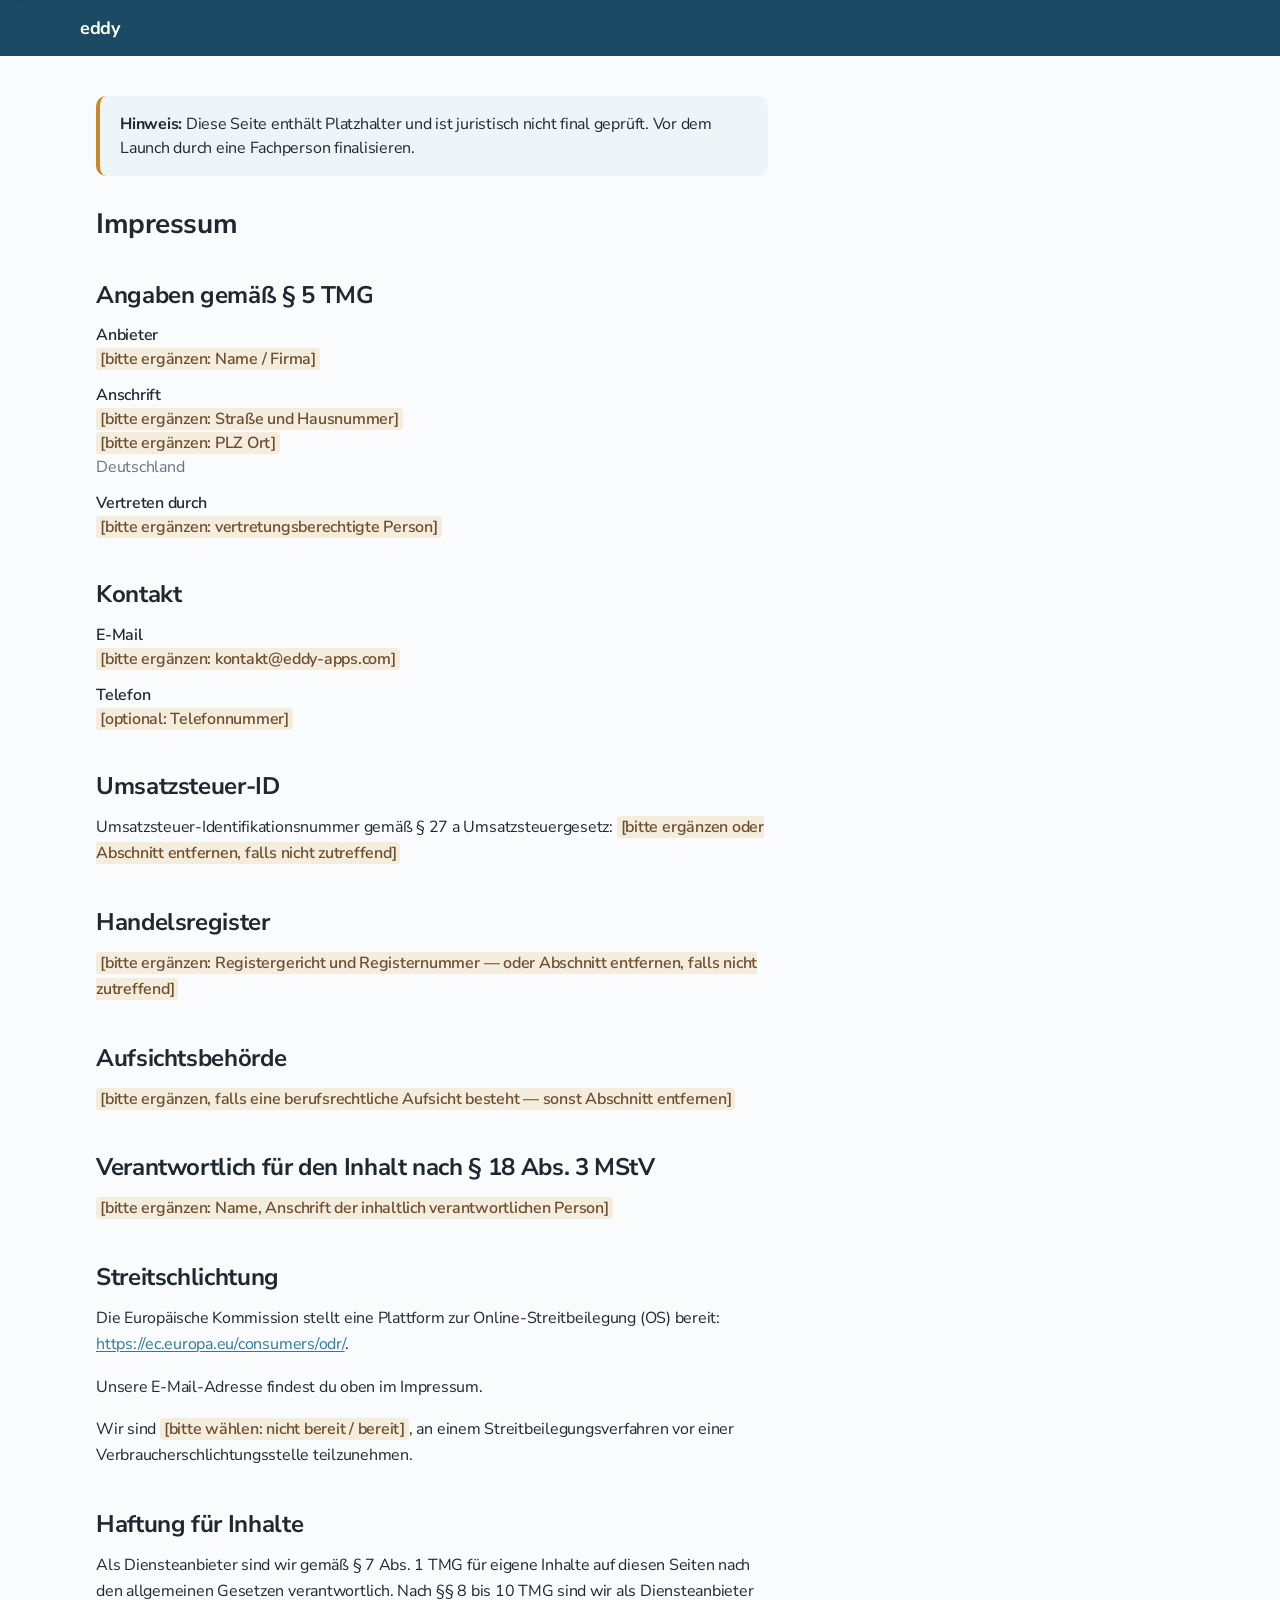
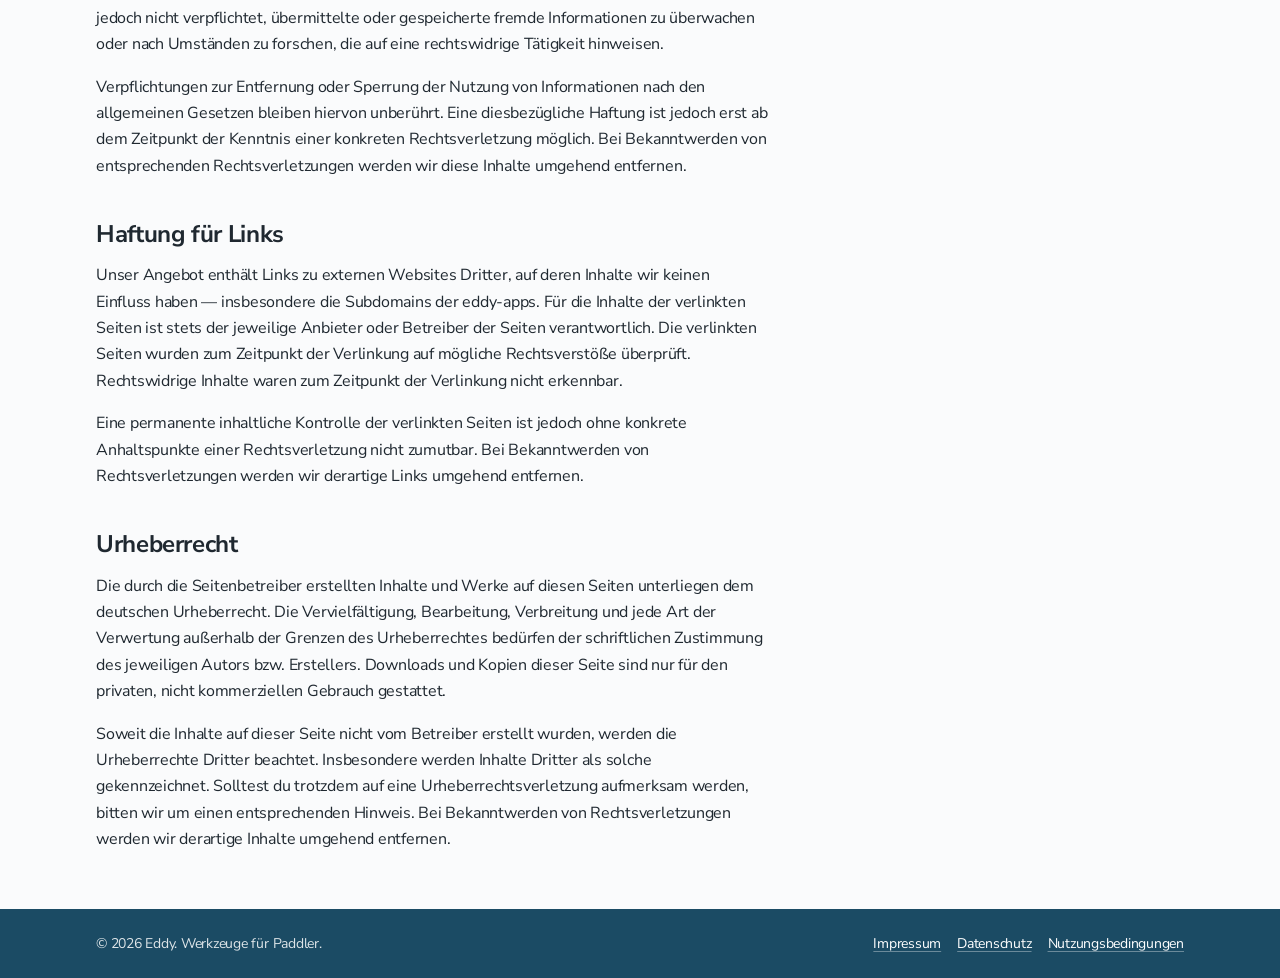
==== impressum.html @ 363cf3d8 "Add initial landing-page scaffold and design system Establishes the first end-to-end baseline for th" ====
<!DOCTYPE html>
<html lang="de">
<head>
  <meta charset="utf-8">
  <meta name="viewport" content="width=device-width, initial-scale=1">

  <title>Impressum — Eddy</title>
  <meta name="description" content="Impressum und Anbieterkennzeichnung gemäß § 5 TMG für eddy-apps.com.">
  <link rel="canonical" href="https://www.eddy-apps.com/impressum.html">

  <meta name="theme-color" content="#1B4B64">
  <meta name="robots" content="index, follow">

  <meta property="og:type" content="website">
  <meta property="og:site_name" content="Eddy">
  <meta property="og:title" content="Impressum — Eddy">
  <meta property="og:description" content="Impressum und Anbieterkennzeichnung gemäß § 5 TMG für eddy-apps.com.">
  <meta property="og:url" content="https://www.eddy-apps.com/impressum.html">
  <meta property="og:image" content="https://www.eddy-apps.com/og-image.svg">
  <meta property="og:locale" content="de_DE">

  <link rel="icon" href="/favicon.svg" type="image/svg+xml">
  <link rel="apple-touch-icon" href="/apple-touch-icon.png">

  <link rel="preload" as="font" type="font/ttf" href="/docs/design-system/fonts/NunitoSans-VariableFont.ttf" crossorigin>
  <link rel="stylesheet" href="/assets/style.css">
</head>
<body>
  <a href="#main" class="skip-link">Zum Inhalt springen</a>

  <header class="site-header">
    <div class="site-header__inner">
      <a href="/" class="site-header__brand" aria-label="Eddy Startseite">
        <span class="site-header__wordmark">eddy</span>
      </a>
    </div>
  </header>

  <main id="main">
    <div class="container">
      <article class="prose">
        <aside class="legal-note" role="note">
          <p><strong>Hinweis:</strong> Diese Seite enthält Platzhalter und ist juristisch nicht final geprüft. Vor dem Launch durch eine Fachperson finalisieren.</p>
        </aside>

        <h1 class="eddy-h1">Impressum</h1>

        <h2>Angaben gemäß § 5 TMG</h2>
        <dl>
          <dt>Anbieter</dt>
          <dd><mark class="todo">[bitte ergänzen: Name / Firma]</mark></dd>
          <dt>Anschrift</dt>
          <dd>
            <mark class="todo">[bitte ergänzen: Straße und Hausnummer]</mark><br>
            <mark class="todo">[bitte ergänzen: PLZ Ort]</mark><br>
            Deutschland
          </dd>
          <dt>Vertreten durch</dt>
          <dd><mark class="todo">[bitte ergänzen: vertretungsberechtigte Person]</mark></dd>
        </dl>

        <h2>Kontakt</h2>
        <dl>
          <dt>E-Mail</dt>
          <dd><mark class="todo">[bitte ergänzen: kontakt@eddy-apps.com]</mark></dd>
          <dt>Telefon</dt>
          <dd><mark class="todo">[optional: Telefonnummer]</mark></dd>
        </dl>

        <h2>Umsatzsteuer-ID</h2>
        <p>Umsatzsteuer-Identifikationsnummer gemäß § 27 a Umsatzsteuergesetz: <mark class="todo">[bitte ergänzen oder Abschnitt entfernen, falls nicht zutreffend]</mark></p>

        <h2>Handelsregister</h2>
        <p><mark class="todo">[bitte ergänzen: Registergericht und Registernummer — oder Abschnitt entfernen, falls nicht zutreffend]</mark></p>

        <h2>Aufsichtsbehörde</h2>
        <p><mark class="todo">[bitte ergänzen, falls eine berufsrechtliche Aufsicht besteht — sonst Abschnitt entfernen]</mark></p>

        <h2>Verantwortlich für den Inhalt nach § 18 Abs. 3 MStV</h2>
        <p><mark class="todo">[bitte ergänzen: Name, Anschrift der inhaltlich verantwortlichen Person]</mark></p>

        <h2>Streitschlichtung</h2>
        <p>Die Europäische Kommission stellt eine Plattform zur Online-Streitbeilegung (OS) bereit: <a href="https://ec.europa.eu/consumers/odr/" rel="noopener">https://ec.europa.eu/consumers/odr/</a>.</p>
        <p>Unsere E-Mail-Adresse findest du oben im Impressum.</p>
        <p>Wir sind <mark class="todo">[bitte wählen: nicht bereit / bereit]</mark>, an einem Streitbeilegungsverfahren vor einer Verbraucherschlichtungsstelle teilzunehmen.</p>

        <h2>Haftung für Inhalte</h2>
        <p>Als Diensteanbieter sind wir gemäß § 7 Abs. 1 TMG für eigene Inhalte auf diesen Seiten nach den allgemeinen Gesetzen verantwortlich. Nach §§ 8 bis 10 TMG sind wir als Diensteanbieter jedoch nicht verpflichtet, übermittelte oder gespeicherte fremde Informationen zu überwachen oder nach Umständen zu forschen, die auf eine rechtswidrige Tätigkeit hinweisen.</p>
        <p>Verpflichtungen zur Entfernung oder Sperrung der Nutzung von Informationen nach den allgemeinen Gesetzen bleiben hiervon unberührt. Eine diesbezügliche Haftung ist jedoch erst ab dem Zeitpunkt der Kenntnis einer konkreten Rechtsverletzung möglich. Bei Bekanntwerden von entsprechenden Rechtsverletzungen werden wir diese Inhalte umgehend entfernen.</p>

        <h2>Haftung für Links</h2>
        <p>Unser Angebot enthält Links zu externen Websites Dritter, auf deren Inhalte wir keinen Einfluss haben — insbesondere die Subdomains der eddy-apps. Für die Inhalte der verlinkten Seiten ist stets der jeweilige Anbieter oder Betreiber der Seiten verantwortlich. Die verlinkten Seiten wurden zum Zeitpunkt der Verlinkung auf mögliche Rechtsverstöße überprüft. Rechtswidrige Inhalte waren zum Zeitpunkt der Verlinkung nicht erkennbar.</p>
        <p>Eine permanente inhaltliche Kontrolle der verlinkten Seiten ist jedoch ohne konkrete Anhaltspunkte einer Rechtsverletzung nicht zumutbar. Bei Bekanntwerden von Rechtsverletzungen werden wir derartige Links umgehend entfernen.</p>

        <h2>Urheberrecht</h2>
        <p>Die durch die Seitenbetreiber erstellten Inhalte und Werke auf diesen Seiten unterliegen dem deutschen Urheberrecht. Die Vervielfältigung, Bearbeitung, Verbreitung und jede Art der Verwertung außerhalb der Grenzen des Urheberrechtes bedürfen der schriftlichen Zustimmung des jeweiligen Autors bzw. Erstellers. Downloads und Kopien dieser Seite sind nur für den privaten, nicht kommerziellen Gebrauch gestattet.</p>
        <p>Soweit die Inhalte auf dieser Seite nicht vom Betreiber erstellt wurden, werden die Urheberrechte Dritter beachtet. Insbesondere werden Inhalte Dritter als solche gekennzeichnet. Solltest du trotzdem auf eine Urheberrechtsverletzung aufmerksam werden, bitten wir um einen entsprechenden Hinweis. Bei Bekanntwerden von Rechtsverletzungen werden wir derartige Inhalte umgehend entfernen.</p>
      </article>
    </div>
  </main>

  <footer class="site-footer">
    <div class="site-footer__inner">
      <p class="site-footer__copy">© 2026 Eddy. Werkzeuge für Paddler.</p>
      <nav class="site-footer__nav" aria-label="Rechtliches">
        <a href="/impressum.html">Impressum</a>
        <a href="/datenschutz.html">Datenschutz</a>
        <a href="/nutzungsbedingungen.html">Nutzungsbedingungen</a>
      </nav>
    </div>
  </footer>
</body>
</html>
---- assets/style.css ----
/* =========================================================
   eddy-www — Page styles
   Token-Quelle: docs/design-system/colors_and_type.css
   ========================================================= */

@import url("../docs/design-system/colors_and_type.css");

/* ---------- Reset / Base ---------- */
*,
*::before,
*::after { box-sizing: border-box; }

html { -webkit-text-size-adjust: 100%; }

body {
  margin: 0;
  min-height: 100vh;
  display: flex;
  flex-direction: column;
}

img, svg { max-width: 100%; height: auto; display: block; }

a { color: var(--fg-link); text-decoration-thickness: 1px; text-underline-offset: 2px; }
a:hover { text-decoration-thickness: 2px; }

:focus-visible {
  outline: 2px solid var(--fg-link);
  outline-offset: 2px;
  box-shadow: 0 0 0 4px var(--focus-ring);
  border-radius: var(--radius-tag);
}

/* ---------- Skip-Link ---------- */
.skip-link {
  position: absolute;
  left: var(--space-4);
  top: var(--space-2);
  transform: translateY(-150%);
  background: var(--bg-surface);
  color: var(--fg-default);
  padding: var(--space-2) var(--space-4);
  border-radius: var(--radius-control);
  box-shadow: var(--shadow-md);
  z-index: 1000;
  transition: transform var(--dur-fast) var(--ease-out);
}
.skip-link:focus-visible { transform: translateY(0); }

/* ---------- Header (Chrome) ---------- */
.site-header {
  background: var(--bg-chrome);
  color: var(--fg-on-chrome);
}
.site-header__inner {
  max-width: 72rem;
  margin: 0 auto;
  padding: var(--space-3) var(--space-4);
  display: flex;
  align-items: center;
  min-height: var(--space-9);
}
.site-header__brand {
  color: var(--fg-on-chrome);
  text-decoration: none;
  display: inline-flex;
  align-items: center;
  gap: var(--space-2);
}
.site-header__brand:hover { text-decoration: none; }
.site-header__mark {
  width: 28px;
  height: 28px;
  flex: 0 0 auto;
}
.site-header__wordmark {
  font-size: var(--fs-lead);
  font-weight: 700;
  letter-spacing: var(--tr-ui);
}

/* ---------- Main / Layout ---------- */
main {
  flex: 1 1 auto;
  background: var(--bg-app);
}
.container {
  max-width: 72rem;
  margin: 0 auto;
  padding: var(--space-6) var(--space-4);
}
@media (min-width: 720px) {
  .container { padding: var(--space-8) var(--space-7); }
}

/* ---------- Hero ---------- */
.hero {
  background: var(--bg-tinted);
  border-bottom: 1px solid var(--border-soft);
}
.hero__inner {
  max-width: 72rem;
  margin: 0 auto;
  padding: var(--space-8) var(--space-4);
}
@media (min-width: 720px) {
  .hero__inner { padding: var(--space-9) var(--space-7) var(--space-8); }
}
.hero__title {
  margin: 0 0 var(--space-4) 0;
  color: var(--fg-default);
}
.hero__lead {
  margin: 0;
  max-width: 38rem;
  color: var(--fg-muted);
}

/* ---------- App-Grid ---------- */
.apps {
  padding-top: var(--space-7);
  padding-bottom: var(--space-8);
}
.apps__label {
  margin: 0 0 var(--space-4) 0;
}
.app-grid {
  display: grid;
  grid-template-columns: repeat(auto-fit, minmax(260px, 1fr));
  gap: var(--space-5);
  list-style: none;
  margin: 0;
  padding: 0;
}
.app-card {
  display: flex;
  flex-direction: column;
  gap: var(--space-2);
  padding: var(--space-5);
  background: var(--bg-surface);
  border: 1px solid var(--border-soft);
  border-radius: var(--radius-list-card);
  box-shadow: var(--shadow-sm);
  color: var(--fg-default);
  text-decoration: none;
  min-height: 132px;
  transition: box-shadow var(--dur-base) var(--ease-out),
              border-color var(--dur-base) var(--ease-out);
}
.app-card:hover {
  box-shadow: var(--shadow-md);
  border-color: var(--border-strong);
  text-decoration: none;
}
.app-card__name {
  margin: 0;
  color: var(--fg-default);
}
.app-card__desc {
  margin: 0;
  color: var(--fg-muted);
  font-size: var(--fs-small);
  line-height: var(--lh-normal);
  flex: 1 1 auto;
}
.app-card__domain {
  margin: 0;
  color: var(--fg-soft);
  font-variant-numeric: tabular-nums;
  letter-spacing: 0;
}

/* ---------- Prose (Legal, 404) ---------- */
.prose {
  max-width: 42rem;
}
.prose h1 { margin: 0 0 var(--space-5) 0; }
.prose h2 {
  margin: var(--space-8) 0 var(--space-3) 0;
  font-size: var(--fs-h2);
  font-weight: 700;
  line-height: var(--lh-snug);
  letter-spacing: var(--tr-ui);
}
.prose h3 {
  margin: var(--space-6) 0 var(--space-2) 0;
  font-size: var(--fs-h3);
  font-weight: 600;
  line-height: var(--lh-snug);
}
.prose p,
.prose ul,
.prose ol { margin: 0 0 var(--space-4) 0; line-height: var(--lh-relaxed); }
.prose ul, .prose ol { padding-left: var(--space-6); }
.prose li { margin-bottom: var(--space-2); }
.prose dl { margin: 0 0 var(--space-4) 0; }
.prose dt { font-weight: 600; margin-top: var(--space-3); }
.prose dd { margin: 0 0 var(--space-2) 0; color: var(--fg-muted); }

/* ---------- Legal note + Todo placeholder ---------- */
.legal-note {
  margin: 0 0 var(--space-7) 0;
  padding: var(--space-4) var(--space-5);
  background: var(--bg-tinted);
  border-left: 4px solid var(--warn);
  border-radius: var(--radius-control);
  color: var(--fg-default);
}
.legal-note strong { color: var(--fg-default); }
.legal-note p { margin: 0; line-height: var(--lh-normal); }

.todo {
  background: var(--sand-100);
  color: var(--wood-700);
  padding: 0 var(--space-1);
  border-radius: var(--radius-tag);
  font-family: var(--font-sans);
  font-weight: 600;
}

/* ---------- 404 ---------- */
.notfound {
  text-align: left;
  padding-top: var(--space-9);
  padding-bottom: var(--space-9);
}
.notfound__back {
  display: inline-block;
  margin-top: var(--space-5);
}

/* ---------- Footer ---------- */
.site-footer {
  background: var(--bg-chrome);
  color: var(--fg-on-chrome);
  margin-top: auto;
}
.site-footer__inner {
  max-width: 72rem;
  margin: 0 auto;
  padding: var(--space-6) var(--space-4);
  display: flex;
  flex-direction: column;
  gap: var(--space-4);
}
@media (min-width: 720px) {
  .site-footer__inner {
    flex-direction: row;
    align-items: center;
    justify-content: space-between;
    padding: var(--space-6) var(--space-7);
  }
}
.site-footer__copy {
  margin: 0;
  font-size: var(--fs-small);
  color: var(--fg-on-chrome);
  opacity: 0.85;
}
.site-footer__nav {
  display: flex;
  flex-wrap: wrap;
  gap: var(--space-4);
}
.site-footer__nav a {
  color: var(--fg-on-chrome);
  font-size: var(--fs-small);
  text-decoration: underline;
  text-underline-offset: 3px;
  text-decoration-color: rgba(255, 255, 255, 0.35);
}
.site-footer__nav a:hover {
  text-decoration-color: var(--fg-on-chrome);
}

/* ---------- Reduced motion ---------- */
@media (prefers-reduced-motion: reduce) {
  *, *::before, *::after {
    animation-duration: 0.01ms !important;
    animation-iteration-count: 1 !important;
    transition-duration: 0.01ms !important;
  }
}

/* ---------- Print ---------- */
@media print {
  .site-header, .site-footer, .skip-link { display: none; }
  main, .container { padding: 0; }
  body { background: #fff; color: #000; }
}
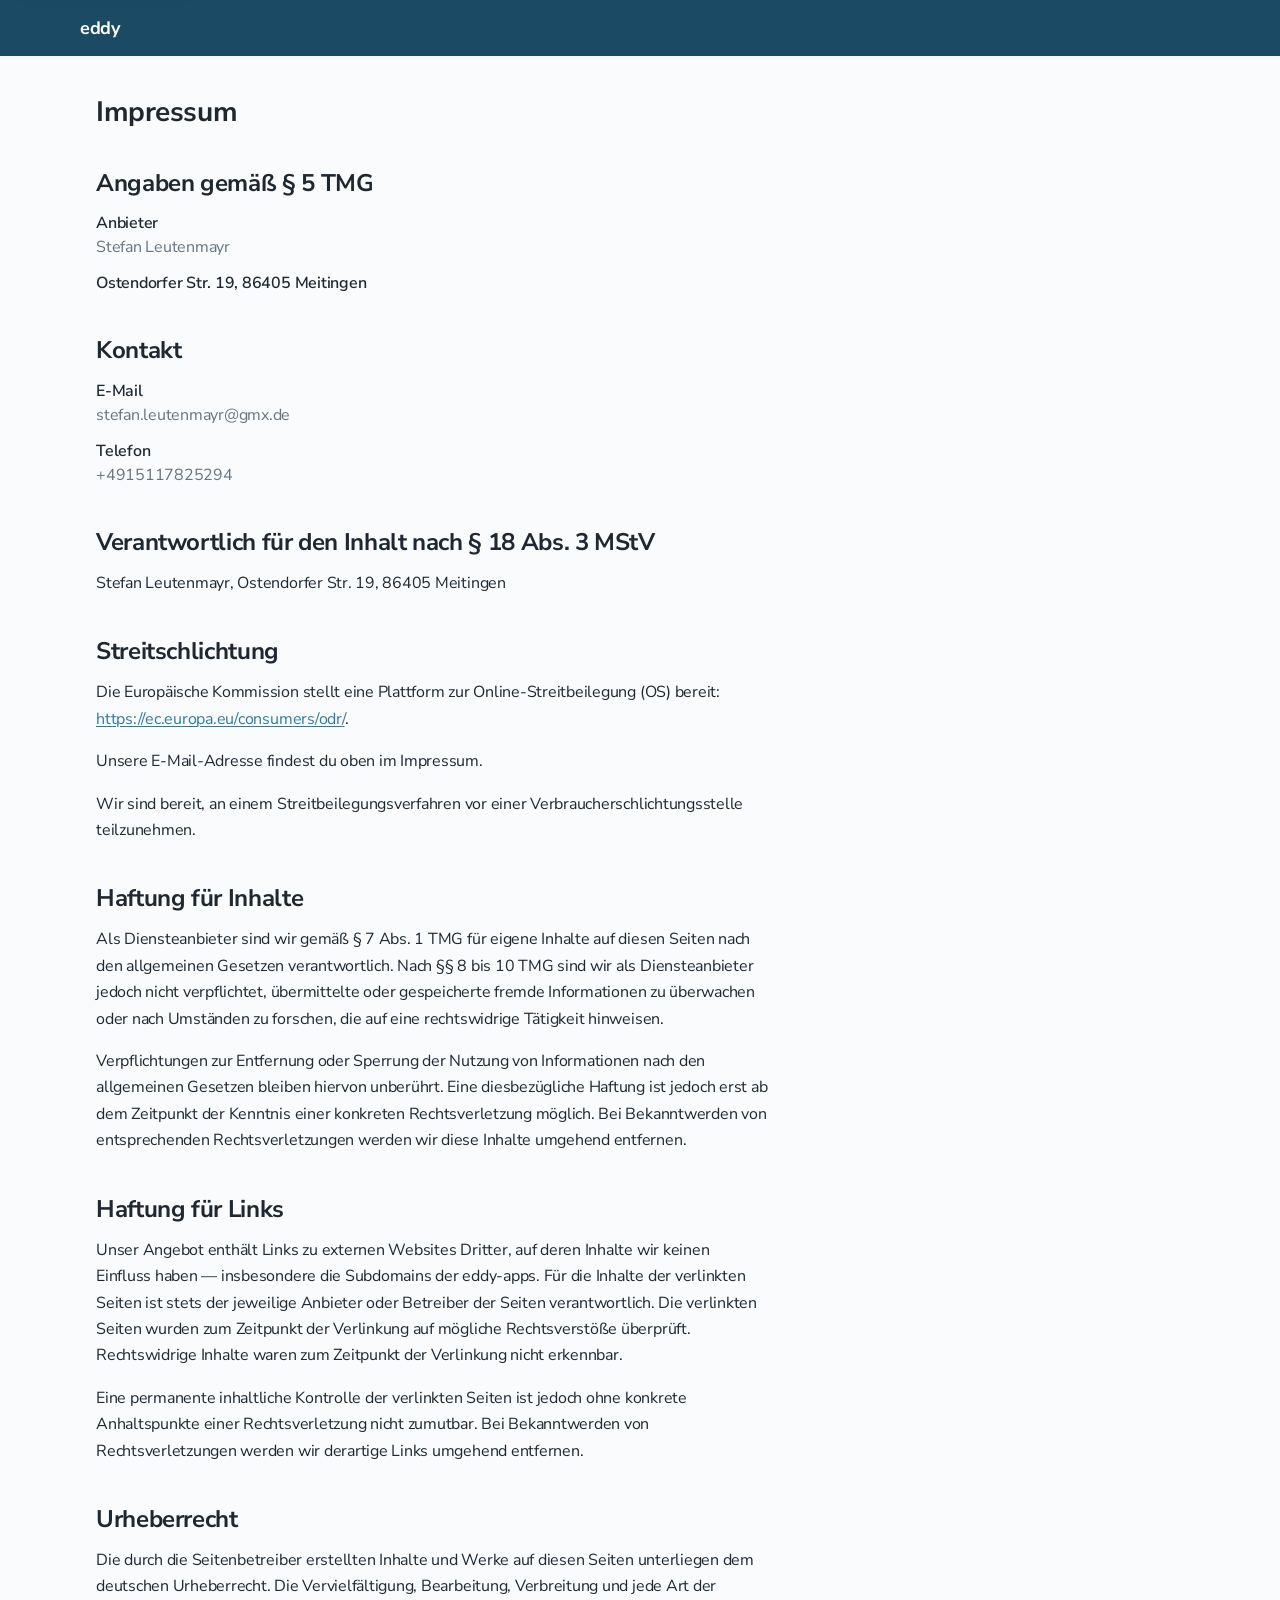
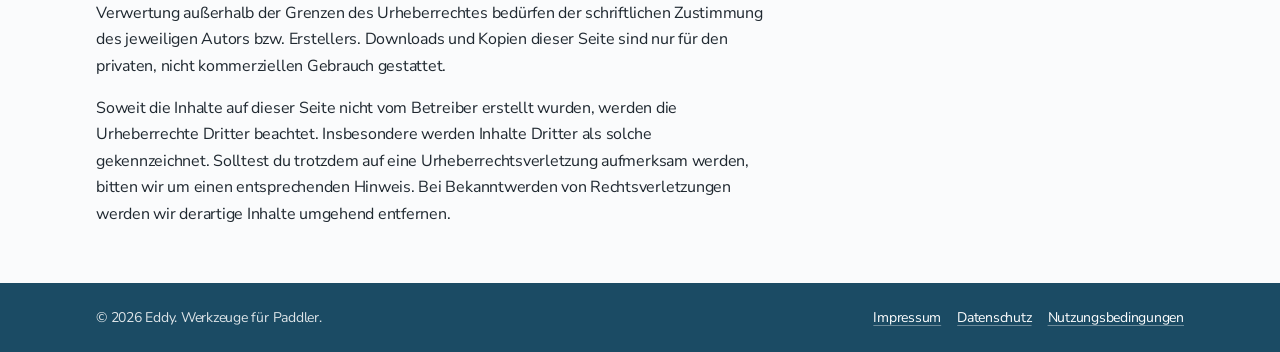
==== commit d4437161: "anpassung_datenschutz_impressum_nutzungsbedingungen" ====
--- a/impressum.html
+++ b/impressum.html
@@ -39,50 +39,30 @@
   <main id="main">
     <div class="container">
       <article class="prose">
-        <aside class="legal-note" role="note">
-          <p><strong>Hinweis:</strong> Diese Seite enthält Platzhalter und ist juristisch nicht final geprüft. Vor dem Launch durch eine Fachperson finalisieren.</p>
-        </aside>
-
         <h1 class="eddy-h1">Impressum</h1>
 
         <h2>Angaben gemäß § 5 TMG</h2>
         <dl>
           <dt>Anbieter</dt>
-          <dd><mark class="todo">[bitte ergänzen: Name / Firma]</mark></dd>
-          <dt>Anschrift</dt>
-          <dd>
-            <mark class="todo">[bitte ergänzen: Straße und Hausnummer]</mark><br>
-            <mark class="todo">[bitte ergänzen: PLZ Ort]</mark><br>
-            Deutschland
-          </dd>
-          <dt>Vertreten durch</dt>
-          <dd><mark class="todo">[bitte ergänzen: vertretungsberechtigte Person]</mark></dd>
+          <dd>Stefan Leutenmayr</dd>
+          <dt>Ostendorfer Str. 19, 86405 Meitingen</dt>
         </dl>
 
         <h2>Kontakt</h2>
         <dl>
           <dt>E-Mail</dt>
-          <dd><mark class="todo">[bitte ergänzen: kontakt@eddy-apps.com]</mark></dd>
+          <dd>stefan.leutenmayr@gmx.de</dd>
           <dt>Telefon</dt>
-          <dd><mark class="todo">[optional: Telefonnummer]</mark></dd>
+          <dd>+4915117825294</dd>
         </dl>
 
-        <h2>Umsatzsteuer-ID</h2>
-        <p>Umsatzsteuer-Identifikationsnummer gemäß § 27 a Umsatzsteuergesetz: <mark class="todo">[bitte ergänzen oder Abschnitt entfernen, falls nicht zutreffend]</mark></p>
-
-        <h2>Handelsregister</h2>
-        <p><mark class="todo">[bitte ergänzen: Registergericht und Registernummer — oder Abschnitt entfernen, falls nicht zutreffend]</mark></p>
-
-        <h2>Aufsichtsbehörde</h2>
-        <p><mark class="todo">[bitte ergänzen, falls eine berufsrechtliche Aufsicht besteht — sonst Abschnitt entfernen]</mark></p>
-
         <h2>Verantwortlich für den Inhalt nach § 18 Abs. 3 MStV</h2>
-        <p><mark class="todo">[bitte ergänzen: Name, Anschrift der inhaltlich verantwortlichen Person]</mark></p>
+        <p>Stefan Leutenmayr, Ostendorfer Str. 19, 86405 Meitingen</p>
 
         <h2>Streitschlichtung</h2>
         <p>Die Europäische Kommission stellt eine Plattform zur Online-Streitbeilegung (OS) bereit: <a href="https://ec.europa.eu/consumers/odr/" rel="noopener">https://ec.europa.eu/consumers/odr/</a>.</p>
         <p>Unsere E-Mail-Adresse findest du oben im Impressum.</p>
-        <p>Wir sind <mark class="todo">[bitte wählen: nicht bereit / bereit]</mark>, an einem Streitbeilegungsverfahren vor einer Verbraucherschlichtungsstelle teilzunehmen.</p>
+        <p>Wir sind bereit, an einem Streitbeilegungsverfahren vor einer Verbraucherschlichtungsstelle teilzunehmen.</p>
 
         <h2>Haftung für Inhalte</h2>
         <p>Als Diensteanbieter sind wir gemäß § 7 Abs. 1 TMG für eigene Inhalte auf diesen Seiten nach den allgemeinen Gesetzen verantwortlich. Nach §§ 8 bis 10 TMG sind wir als Diensteanbieter jedoch nicht verpflichtet, übermittelte oder gespeicherte fremde Informationen zu überwachen oder nach Umständen zu forschen, die auf eine rechtswidrige Tätigkeit hinweisen.</p>
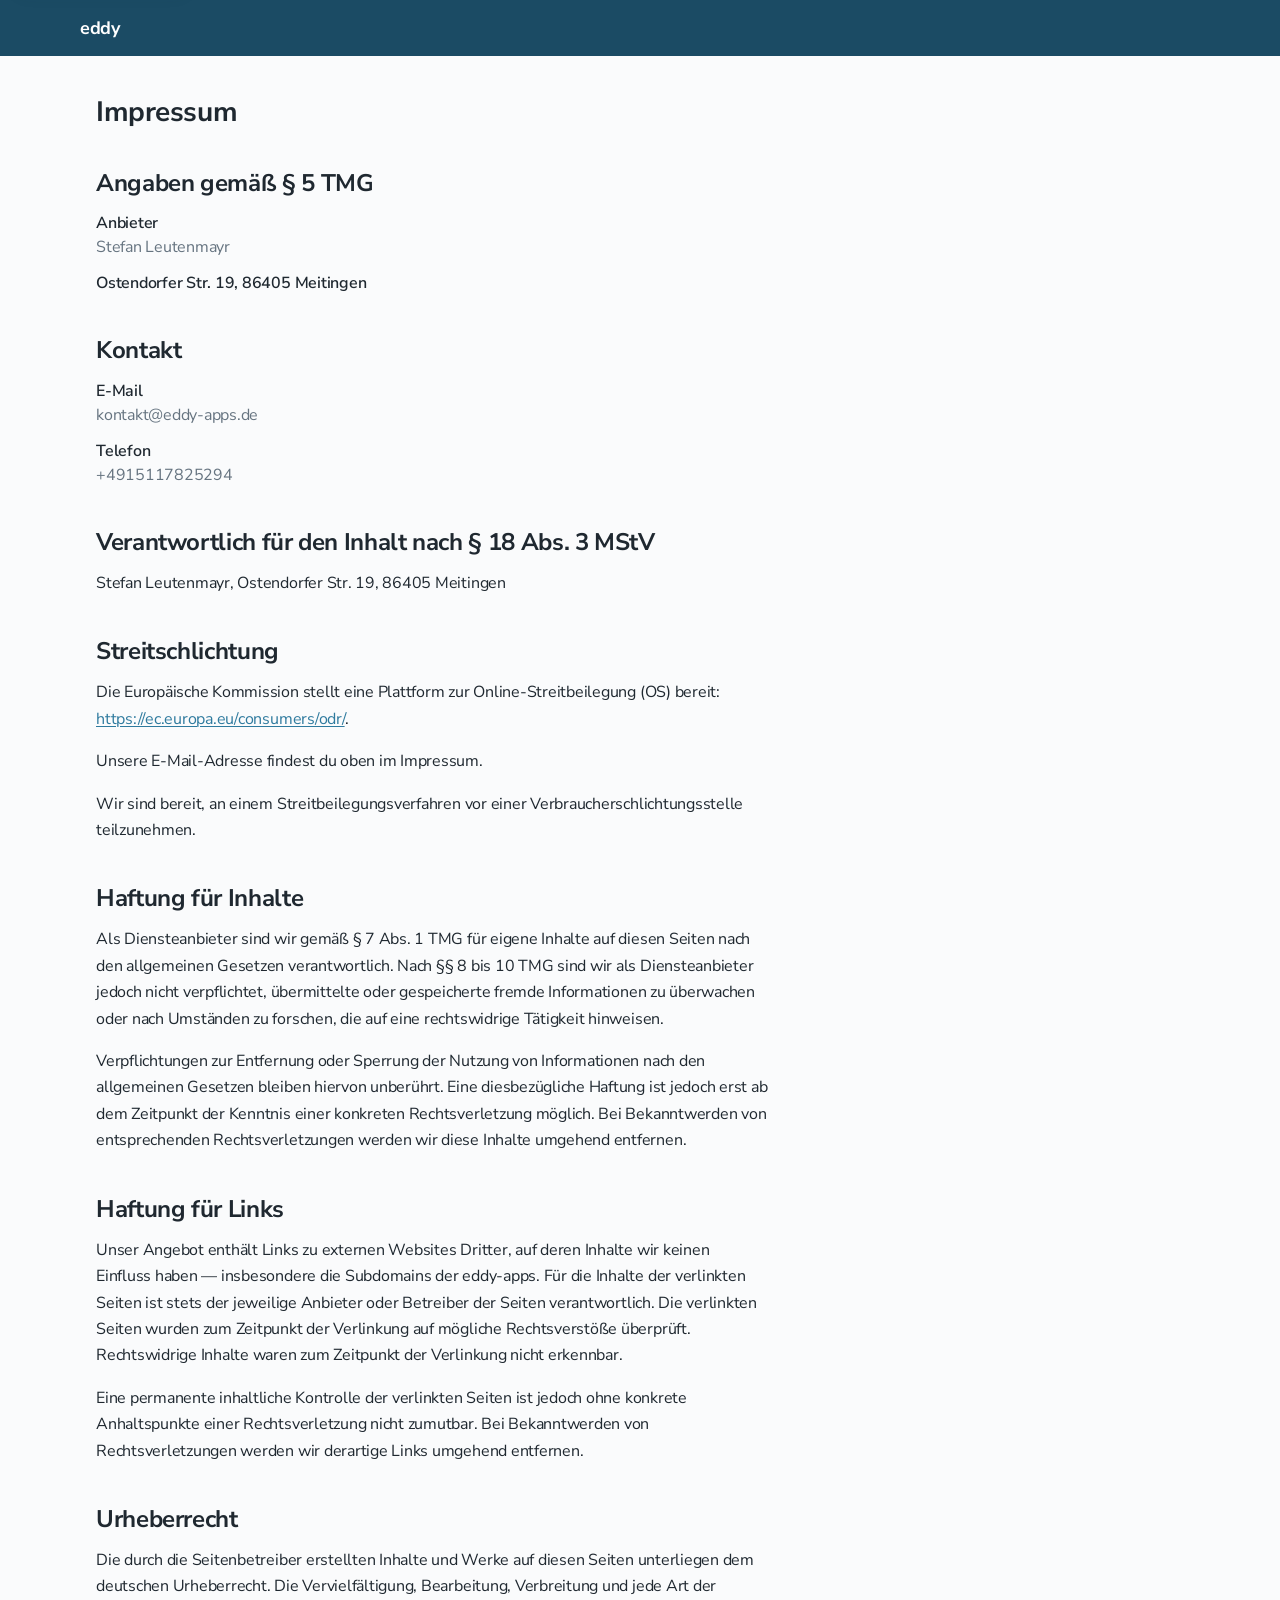
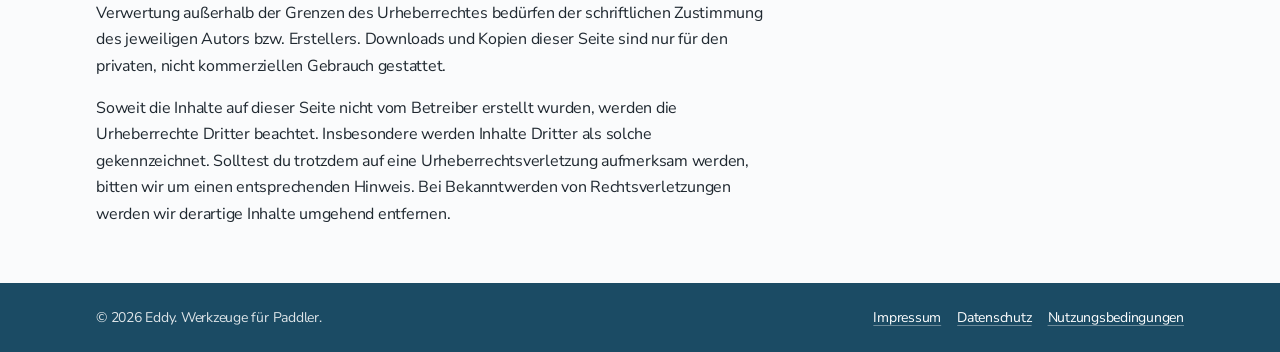
==== commit 17e9827b: "neue_mailadresse" ====
--- a/impressum.html
+++ b/impressum.html
@@ -51,7 +51,7 @@
         <h2>Kontakt</h2>
         <dl>
           <dt>E-Mail</dt>
-          <dd>stefan.leutenmayr@gmx.de</dd>
+          <dd>kontakt@eddy-apps.de</dd>
           <dt>Telefon</dt>
           <dd>+4915117825294</dd>
         </dl>
